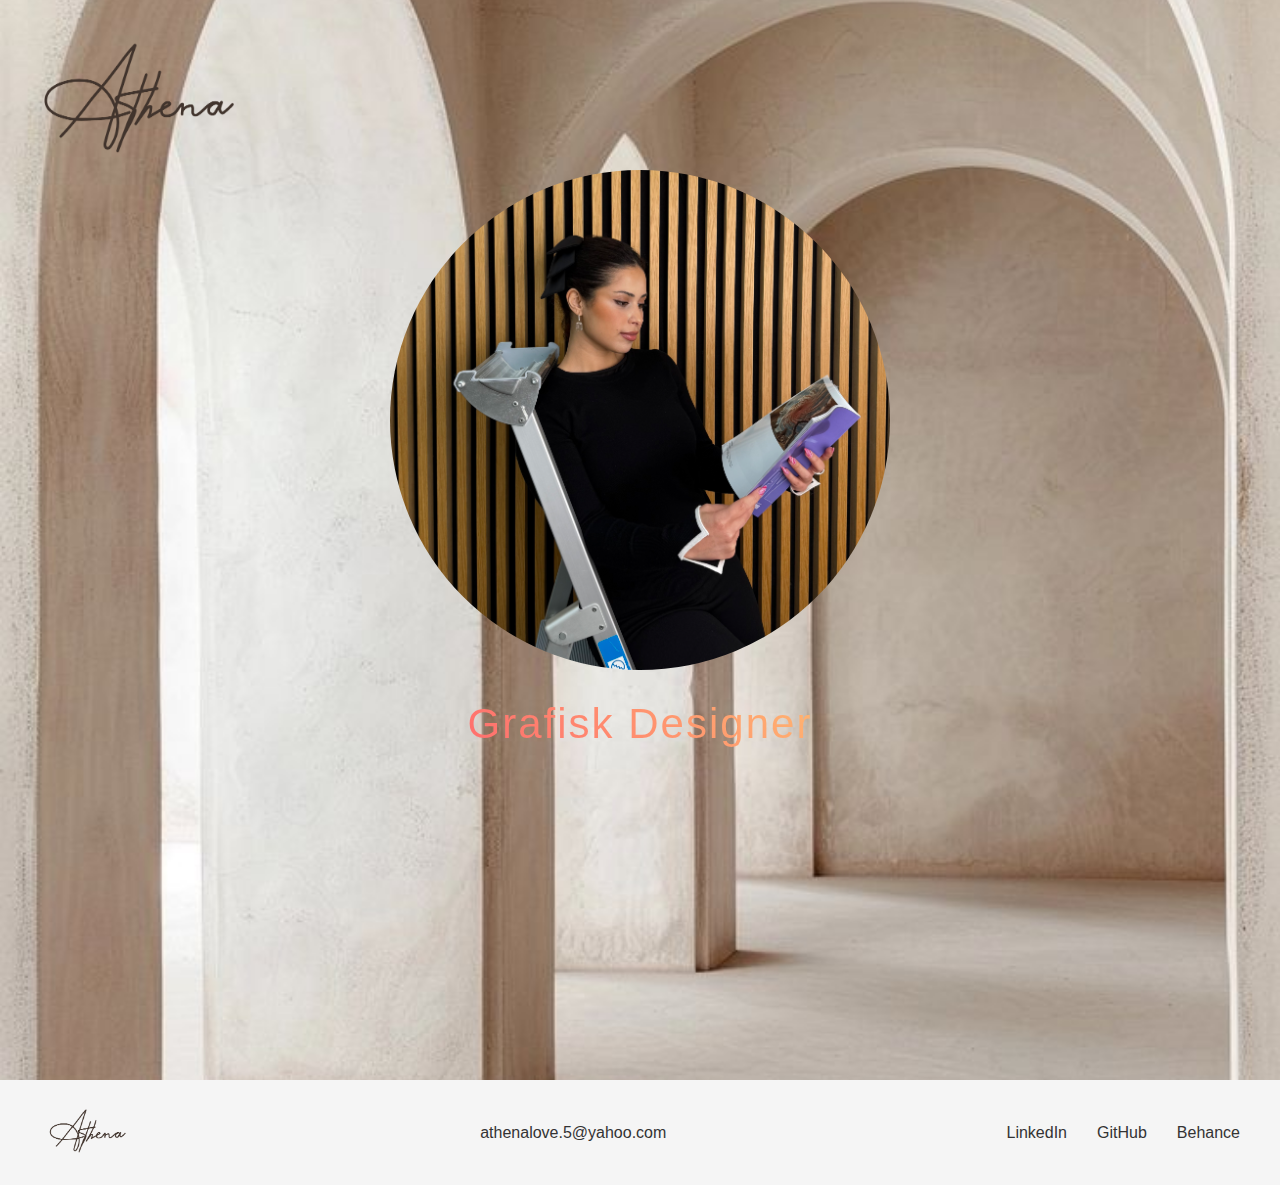
==== index.html @ 358ae106 "start" ====
<!DOCTYPE html>
<html lang="en">
<head>
    <meta charset="UTF-8">
    <meta name="viewport" content="width=device-width, initial-scale=1.0">
    <title>Portfolio</title>
    <link rel="stylesheet" href="styles.css">
</head>
<body>
    <header>
        <img src="images/athena-logo.png" alt="Menu" class="logo">
    </header>
    <main>
        <section class="profile">
            <div class="arch-container">
                <div class="profile-content">
                    <img src="images/hero.jpeg" alt="Athena" class="center-logo">
                    <div class="title-container">
                        <div class="title active designer">Grafisk Designer</div>
                        <div class="title programmer">Programmer</div>
                        <div class="title">Web Developer</div>
                        <div class="title">Prettiest woman alive</div>
                    </div>
                </div>
            </div>
        </section>
    </main>
    <footer class="footer">
        <div class="footer-content">
            <div class="footer-logo">
                <img src="images/athena-logo.png" alt="Athena Logo" class="footer-logo-img">
            </div>
            <div class="footer-email">
                <a href="mailto:contact@athena.dk">athenalove.5@yahoo.com</a>
            </div>
            <div class="footer-links">
                <a href="https://linkedin.com" target="_blank">LinkedIn</a>
                <a href="https://github.com" target="_blank">GitHub</a>
                <a href="https://behance.net" target="_blank">Behance</a>
            </div>
        </div>
    </footer>
    <script src="script.js"></script>
</body>
</html>
---- styles.css ----
body {
    font-family: Arial, sans-serif;
    margin: 0;
    padding: 0;
    background-color: #f5f5f5; /* Light background */
    min-height: 100vh;
    background: url('images/background.jpg');
    background-size: cover;
    background-position: center;
    background-repeat: no-repeat;
    background-attachment: fixed;
    width: 100%;
    overflow-x: hidden; /* Prevent horizontal scrolling */
}

header {
    position: fixed;
    top: 20px;
    left: 20px;
    z-index: 100;
}

.logo {
    width: 250px; /* Smaller logo for the menu icon */
}

.profile {
    display: flex;
    flex-direction: column;
    align-items: center;
    position: relative;
    padding: 40px 20px;
    height: 100vh;
}

.arch-container {
    position: relative;
    width: 100%;
    min-height: 80vh; /* Change from 100vh to min-height: 80vh */
    display: flex;
    align-items: flex-end;
    justify-content: center;
    padding-bottom: 100px; /* Reduced padding */
}

.profile-content {
    position: relative;
    z-index: 2;
    text-align: center;
}

.center-logo {
    width: 500px;
    height: 500px;
    display: block;
    margin: 0 auto;
    border-radius: 50%;
    object-fit: cover;
}

.title-container {
    position: relative;
    height: 60px;
    margin-top: 30px;
    font-weight: 300;
    letter-spacing: 2px;
    overflow: hidden; /* Prevent text from showing outside container */
}

.title {
    font-size: 42px;
    color: black;
    position: absolute;
    width: 100%;
    text-align: center;
    opacity: 0;
    transform: translateY(20px);
    transition: all 0.8s cubic-bezier(0.68, -0.55, 0.265, 1.55);
    pointer-events: none;
}

/* Default active state */
.title.active {
    opacity: 1;
    transform: translateY(0);
}

/* Default inactive state */
.title.inactive {
    opacity: 0;
    transform: translateY(-20px);
}

/* Programmer specific styles */
.title.programmer {
    font-family: 'Courier New', monospace;
    border-right: 3px solid transparent;
    width: 0;
    white-space: nowrap;
}

.title.programmer.active {
    animation: 
        typing 2.5s steps(30, end) forwards,
        blink 1s step-end infinite;
    color: #2ecc71;
    text-shadow: 0 0 5px rgba(46, 204, 113, 0.3);
}

.title.programmer::before {
    content: '> ';
    color: #3498db;
}

/* Designer specific styles */
.title.designer {
    font-family: 'Helvetica Neue', Arial, sans-serif;
}

.title.designer.active {
    animation: designerReveal 0.8s ease forwards;
    background-clip: text;
    -webkit-background-clip: text;
    color: transparent;
    background-image: linear-gradient(45deg, #FF5F6D, #FFC371);
}

/* Regular titles */
.title:not(.programmer):not(.designer).active {
    transition: all 1s cubic-bezier(0.68, -0.55, 0.265, 1.55);
}

/* Animations */
@keyframes typing {
    0% {
        width: 0;
        opacity: 1;
        border-right-color: #2ecc71;
    }
    99% {
        border-right-color: #2ecc71;
    }
    100% {
        width: 100%;
        opacity: 1;
        border-right-color: transparent;
    }
}

@keyframes designerReveal {
    from {
        transform: translateY(20px);
        opacity: 0;
        letter-spacing: 8px;
    }
    to {
        transform: translateY(0);
        opacity: 1;
        letter-spacing: 2px;
    }
}

@keyframes blink {
    from, to { border-right-color: transparent; }
    50% { border-right-color: #2ecc71; }
}

.footer {
    width: 100%;
    background: #f5f5f5;
    backdrop-filter: blur(5px);
    padding: 20px 0;
    margin-top: 100px; /* Add margin to create space between content and footer */
}

.footer-content {
    max-width: 1200px;
    margin: 0 auto;
    display: flex;
    justify-content: space-between;
    align-items: center;
    padding: 0 40px;
}

.footer-logo-img {
    width: 100px;
    height: auto;
}

.footer-email a {
    color: #333;
    text-decoration: none;
    font-size: 16px;
    transition: color 0.3s ease;
}

.footer-email a:hover {
    color: #FF5F6D;
}

.footer-links {
    display: flex;
    gap: 30px;
}

.footer-links a {
    color: #333;
    text-decoration: none;
    font-size: 16px;
    transition: color 0.3s ease;
    position: relative;
}

.footer-links a::after {
    content: '';
    position: absolute;
    width: 0;
    height: 2px;
    bottom: -4px;
    left: 0;
    background: linear-gradient(45deg, #FF5F6D, #FFC371);
    transition: width 0.3s ease;
}

.footer-links a:hover {
    color: #FF5F6D;
}

.footer-links a:hover::after {
    width: 100%;
}
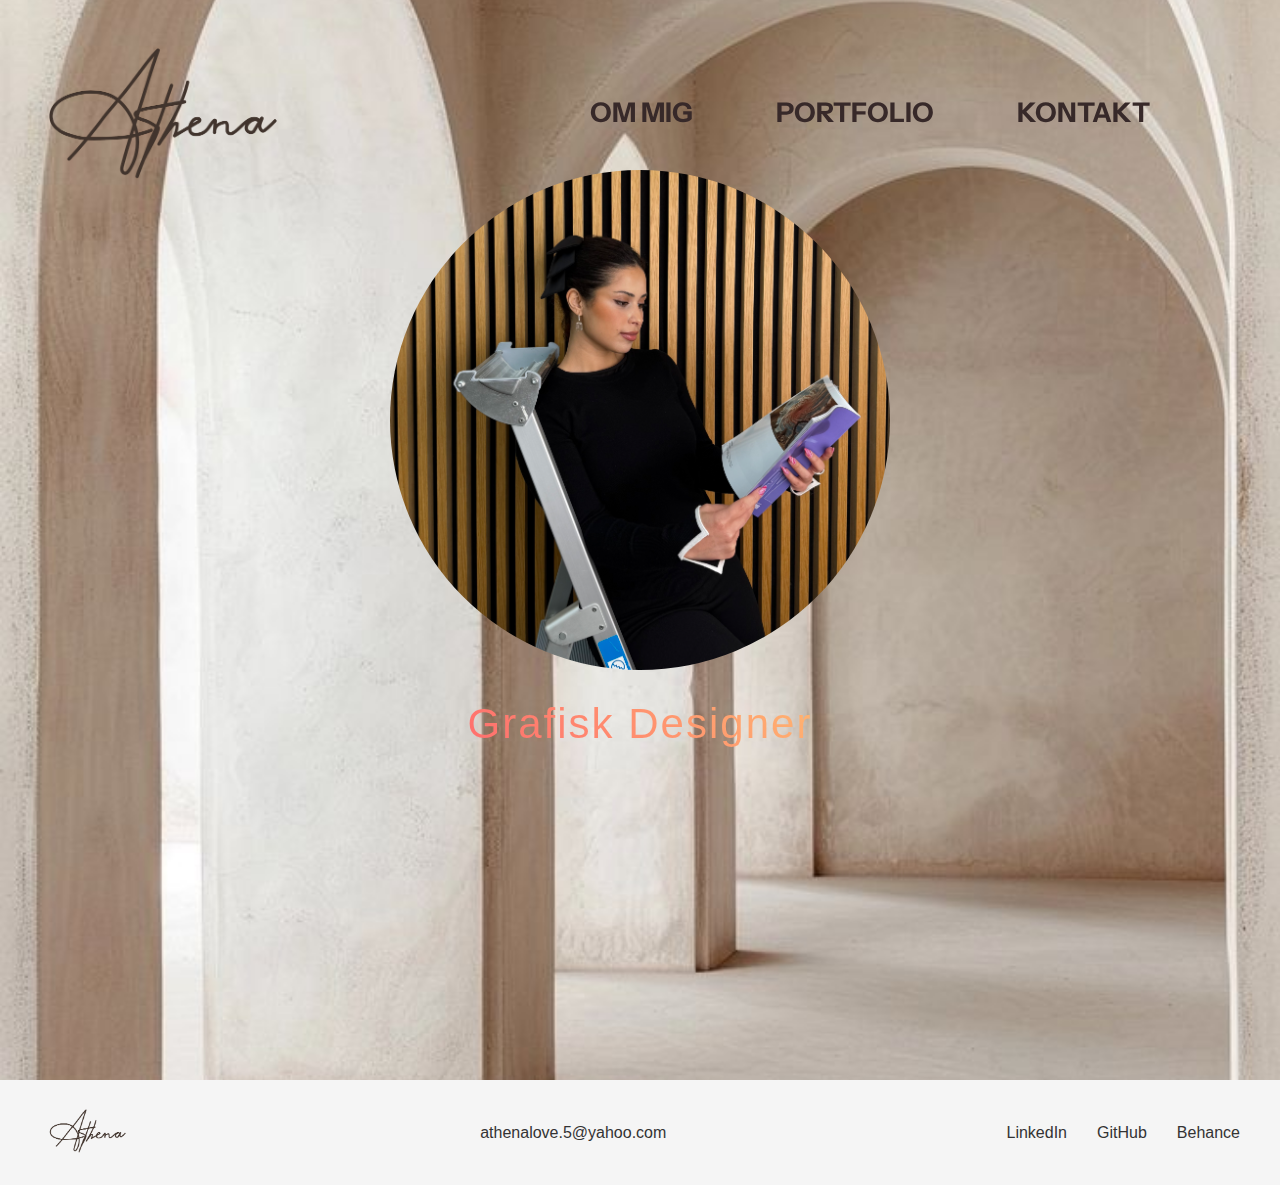
==== commit c3c2bfd4: "dd" ====
--- a/index.html
+++ b/index.html
@@ -5,10 +5,16 @@
     <meta name="viewport" content="width=device-width, initial-scale=1.0">
     <title>Portfolio</title>
     <link rel="stylesheet" href="styles.css">
+    <link href="https://fonts.googleapis.com/css2?family=Instrument+Sans&display=swap" rel="stylesheet">
 </head>
 <body>
     <header>
         <img src="images/athena-logo.png" alt="Menu" class="logo">
+        <nav class="header-nav">
+            <a href="#about">OM MIG</a>
+            <a href="#portfolio">PORTFOLIO</a>
+            <a href="#contact">KONTAKT</a>
+        </nav>
     </header>
     <main>
         <section class="profile">
@@ -34,7 +40,7 @@
                 <a href="mailto:contact@athena.dk">athenalove.5@yahoo.com</a>
             </div>
             <div class="footer-links">
-                <a href="https://linkedin.com" target="_blank">LinkedIn</a>
+                <a href="https://www.linkedin.com/in/athena-habibi-074416301/" target="_blank">LinkedIn</a>
                 <a href="https://github.com" target="_blank">GitHub</a>
                 <a href="https://behance.net" target="_blank">Behance</a>
             </div>
--- a/styles.css
+++ b/styles.css
@@ -15,13 +15,19 @@
 
 header {
     position: fixed;
-    top: 20px;
-    left: 20px;
+    top: 0;
+    left: 0;
+    right: 70px;
     z-index: 100;
+    padding: 20px;
+    display: flex;
+    justify-content: space-between;
+    align-items: center;
+    font-family: 'Instrument Sans', Arial, sans-serif;
 }
 
 .logo {
-    width: 250px; /* Smaller logo for the menu icon */
+    width: 300px; /* Smaller logo for the menu icon */
 }
 
 .profile {
@@ -103,7 +109,7 @@
     animation: 
         typing 2.5s steps(30, end) forwards,
         blink 1s step-end infinite;
-    color: #2ecc71;
+    color: #0055ff;
     text-shadow: 0 0 5px rgba(46, 204, 113, 0.3);
 }
 
@@ -162,7 +168,7 @@
 
 @keyframes blink {
     from, to { border-right-color: transparent; }
-    50% { border-right-color: #2ecc71; }
+    50% { border-right-color: #cc2e2e; }
 }
 
 .footer {
@@ -195,7 +201,7 @@
 }
 
 .footer-email a:hover {
-    color: #FF5F6D;
+    color: #5f9aff;
 }
 
 .footer-links {
@@ -218,14 +224,27 @@
     height: 2px;
     bottom: -4px;
     left: 0;
-    background: linear-gradient(45deg, #FF5F6D, #FFC371);
+    background: linear-gradient(45deg, #5f9cff, #5f9cff);
     transition: width 0.3s ease;
 }
 
 .footer-links a:hover {
-    color: #FF5F6D;
+    color: #5f9cff;
 }
 
 .footer-links a:hover::after {
     width: 100%;
 }
+
+.header-nav a {
+    margin: 0 40px;
+    text-decoration: none;
+    color: #372929;
+    font-weight: bold;
+    font-size: 1.7rem;
+
+}
+
+.header-nav a:hover {
+    color: #0055ff;
+}
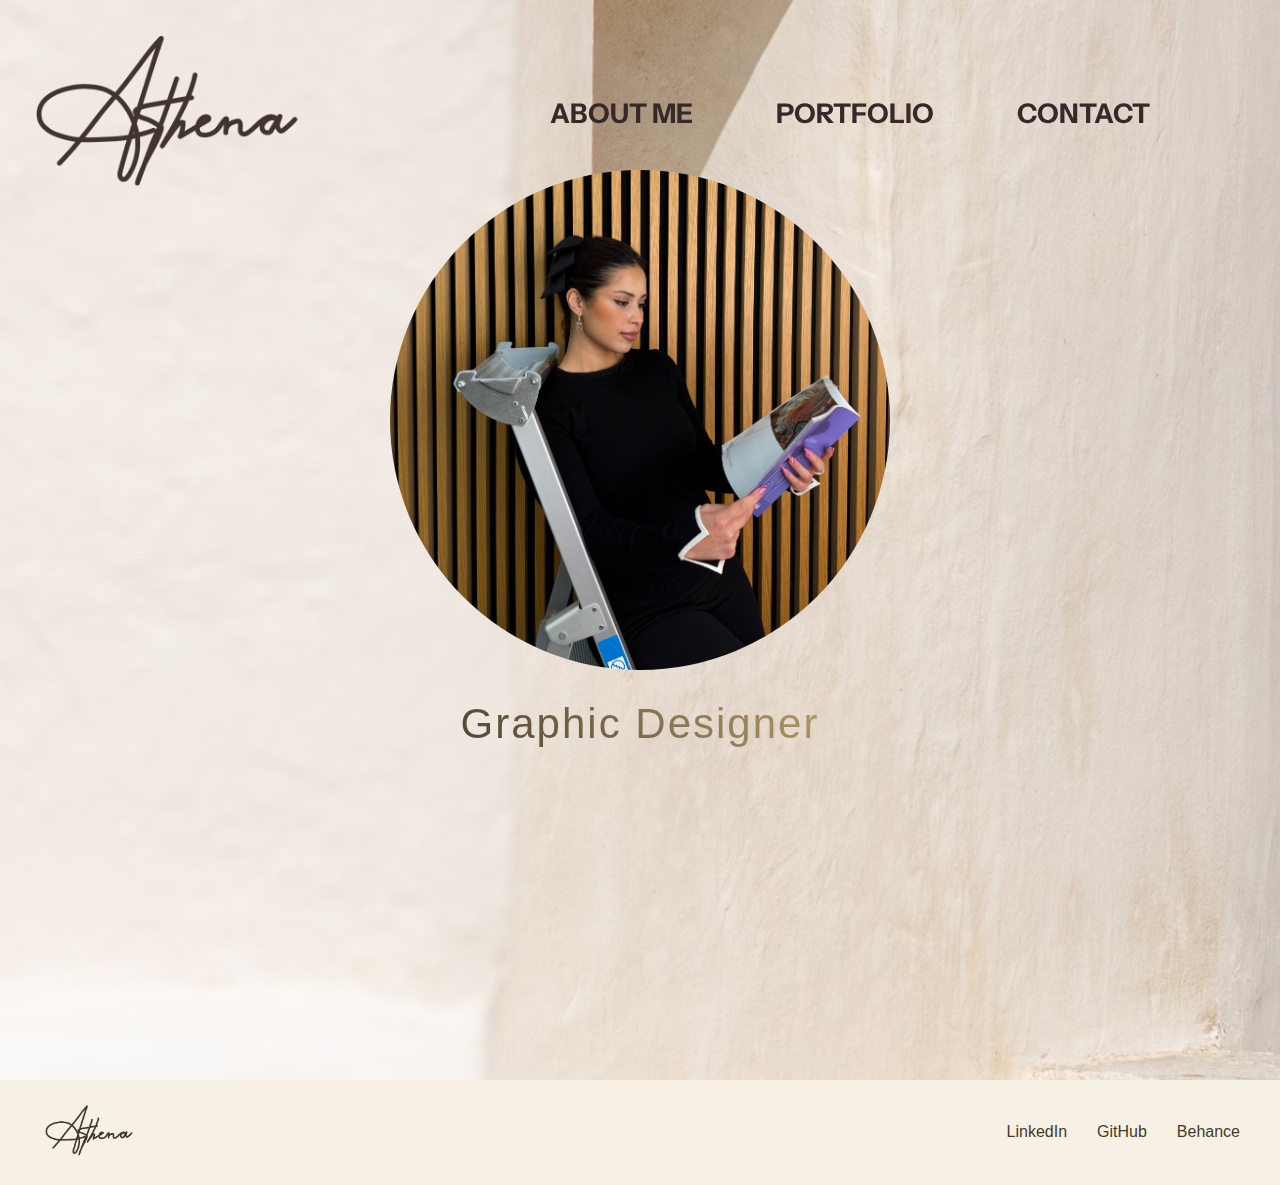
==== commit 9ef6d737: "77" ====
--- a/index.html
+++ b/index.html
@@ -9,11 +9,13 @@
 </head>
 <body>
     <header>
-        <img src="images/athena-logo.png" alt="Menu" class="logo">
+        <a href="index.html">
+            <img src="images/athena-logo.png" alt="Menu" class="logo">
+        </a>
         <nav class="header-nav">
-            <a href="#about">OM MIG</a>
-            <a href="#portfolio">PORTFOLIO</a>
-            <a href="#contact">KONTAKT</a>
+            <a href="about.html">ABOUT ME</a>
+            <a href="portfolio.html">PORTFOLIO</a>
+            <a href="contact.html">CONTACT</a>
         </nav>
     </header>
     <main>
@@ -22,10 +24,9 @@
                 <div class="profile-content">
                     <img src="images/hero.jpeg" alt="Athena" class="center-logo">
                     <div class="title-container">
-                        <div class="title active designer">Grafisk Designer</div>
+                        <div class="title active designer">Graphic Designer</div>
                         <div class="title programmer">Programmer</div>
                         <div class="title">Web Developer</div>
-                        <div class="title">Prettiest woman alive</div>
                     </div>
                 </div>
             </div>
@@ -35,9 +36,6 @@
         <div class="footer-content">
             <div class="footer-logo">
                 <img src="images/athena-logo.png" alt="Athena Logo" class="footer-logo-img">
-            </div>
-            <div class="footer-email">
-                <a href="mailto:contact@athena.dk">athenalove.5@yahoo.com</a>
             </div>
             <div class="footer-links">
                 <a href="https://www.linkedin.com/in/athena-habibi-074416301/" target="_blank">LinkedIn</a>
--- a/styles.css
+++ b/styles.css
@@ -2,9 +2,9 @@
     font-family: Arial, sans-serif;
     margin: 0;
     padding: 0;
-    background-color: #f5f5f5; /* Light background */
+    background-color: #F7F1E5; /* Light background */
     min-height: 100vh;
-    background: url('images/background.jpg');
+    background: url('images/BACKGROUND.avif');
     background-size: cover;
     background-position: center;
     background-repeat: no-repeat;
@@ -83,6 +83,8 @@
     transform: translateY(20px);
     transition: all 0.8s cubic-bezier(0.68, -0.55, 0.265, 1.55);
     pointer-events: none;
+    font-family: 'Helvetica Neue', Arial, sans-serif;
+    color: rgb(106, 91, 66);
 }
 
 /* Default active state */
@@ -109,13 +111,13 @@
     animation: 
         typing 2.5s steps(30, end) forwards,
         blink 1s step-end infinite;
-    color: #0055ff;
-    text-shadow: 0 0 5px rgba(46, 204, 113, 0.3);
+    color: #806345;
+    text-shadow: 0 0 5px rgba(191, 173, 107, 0.499);
 }
 
 .title.programmer::before {
     content: '> ';
-    color: #3498db;
+    color: #b49b73;
 }
 
 /* Designer specific styles */
@@ -128,7 +130,7 @@
     background-clip: text;
     -webkit-background-clip: text;
     color: transparent;
-    background-image: linear-gradient(45deg, #FF5F6D, #FFC371);
+    background-image: linear-gradient(45deg, #3e362a, #c3a773);
 }
 
 /* Regular titles */
@@ -141,10 +143,10 @@
     0% {
         width: 0;
         opacity: 1;
-        border-right-color: #2ecc71;
+        border-right-color: #b8a565;
     }
     99% {
-        border-right-color: #2ecc71;
+        border-right-color: #b6ad6b;
     }
     100% {
         width: 100%;
@@ -168,12 +170,12 @@
 
 @keyframes blink {
     from, to { border-right-color: transparent; }
-    50% { border-right-color: #cc2e2e; }
+    50% { border-right-color: #c4ad7e; }
 }
 
 .footer {
     width: 100%;
-    background: #f5f5f5;
+    background: #F7F1E5;
     backdrop-filter: blur(5px);
     padding: 20px 0;
     margin-top: 100px; /* Add margin to create space between content and footer */
@@ -193,24 +195,13 @@
     height: auto;
 }
 
-.footer-email a {
-    color: #333;
-    text-decoration: none;
-    font-size: 16px;
-    transition: color 0.3s ease;
-}
-
-.footer-email a:hover {
-    color: #5f9aff;
-}
-
 .footer-links {
     display: flex;
     gap: 30px;
 }
 
 .footer-links a {
-    color: #333;
+    color: #44392b;
     text-decoration: none;
     font-size: 16px;
     transition: color 0.3s ease;
@@ -224,12 +215,12 @@
     height: 2px;
     bottom: -4px;
     left: 0;
-    background: linear-gradient(45deg, #5f9cff, #5f9cff);
+    background: linear-gradient(45deg, #c3a86e, #91764c);
     transition: width 0.3s ease;
 }
 
 .footer-links a:hover {
-    color: #5f9cff;
+    color: #9c845c;
 }
 
 .footer-links a:hover::after {
@@ -246,5 +237,5 @@
 }
 
 .header-nav a:hover {
-    color: #0055ff;
-}
+    color: #7b7050;
+}